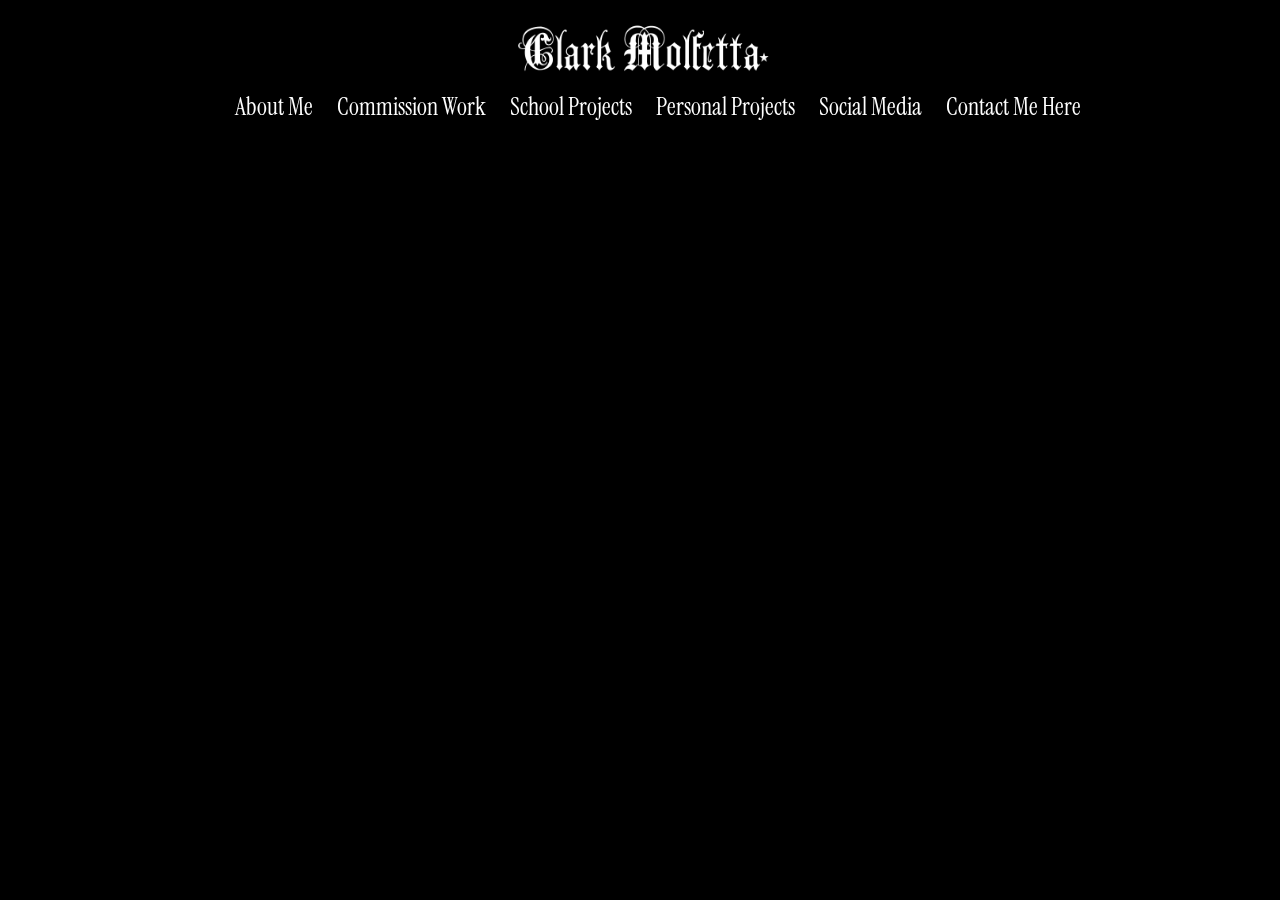
==== aboutme.html @ 76208743 "about me page" ====
<!doctype html>
<html lang="en">
<head>
    <meta charset="utf-8">
    <title>CM⋆ Portfolio</title>
    <meta name="description" content="Clark Molfetta's Portfolio / Work Showcase Site">
    <meta name="author" content="Clark Molfetta">
    <link rel="icon" type="image/png" href="favicon.ico">
    <link rel="preconnect" href="https://fonts.googleapis.com">
    <link rel="preconnect" href="https://fonts.gstatic.com" crossorigin>
    <link href="https://fonts.googleapis.com/css2?family=Instrument+Serif:ital@0;1&display=swap" rel="stylesheet">
    <link rel="stylesheet" href="style.css">
    <style>
        body {
            background-color: black;
            color: white;
        }
        <!--making the text white-->
        header, main, footer {
            color: white;
        }
        a {
            font-family: 'Instrument Serif', serif;
            font-size: larger;
            color: white
        }
        h1 {
            font-family: 'Instrument Serif', serif;
            font-weight: 200;
        }
        h2 {
            font-family: 'Instrument Serif', serif;
            font-weight: 200;
            font-size: x-large;
        }
        .welcome {
            font-style: italic;
        }
    </style>
</head>
<body>
    <header id="navbar">
        <a href="index.html">
        <center>
            <img class="toplogo" alt="Clark Molfetta⋆" src="Clark Molfetta Star.png" width="280" height="70">
        </center>
        </a>
            <nav>
            <center>
                <a href="aboutme.html">About Me</a>
                <a href="#">Commission Work</a>
                <a href="#">School Projects</a>
                <a href="#">Personal Projects</a>
                <a href="#">Social Media</a>
                <a href="#">Contact Me Here</a> 
            </center>
            </nav>
        </header>
        <main>
           
        </main>
        <footer>
             <div class="footer-content">
                <p>© 2024 CM⋆ Portfolio. All rights reserved.</p>
            </div>
        </footer>
    </body>
</html>
---- style.css ----
nav a {
    font-family: 'Instrument Serif', serif;
    font-size: x-large;
    color: white;
    margin-right: 20px;
    text-decoration: none;
}

nav a:last-child {
    margin-right: 0;
}

nav {
    text-align: center;
}

#navbar {
    position: fixed;
    top: 0;
    width: 100%;
    height: 170px;
    z-index: 1000;
    background: linear-gradient(to bottom, rgba(0,0,0,1) 70%, rgba(0,0,0,0) 100%);
    color: white;
    padding: 15px 10px;
    border: none;
}

h1 {
    margin-bottom: 5px;
}

.welcome {
    margin-top: 5px;
}

.text-block {
    max-width: 300px;
    text-align: center;
    margin: 0 auto;
    padding: 20px;
    background-color: rgba(0, 0, 0, 0.5);
    border-radius: 5px; 
}

.text-block h2 {
    margin-bottom: 10px; 
}

.text-block p {
    margin-bottom: 20px; 
    line-height: 1.6;
}
    
    
main {
    display: flex;
    flex-direction: column;
    align-items: center;
}
    
.mainphoto {
    max-width: 100%;
    height: auto;
    margin-top: 20px; /* Adjust margin as needed */
}      

footer {
    background-color: rgba(0, 0, 0, 0.8); 
    color: white;
    padding: 20px;
    text-align: center;
}

.footer-content {
    max-width: 1200px; 
    margin: 0 auto;
}
.black-and-white {
    filter: grayscale(100%);
}
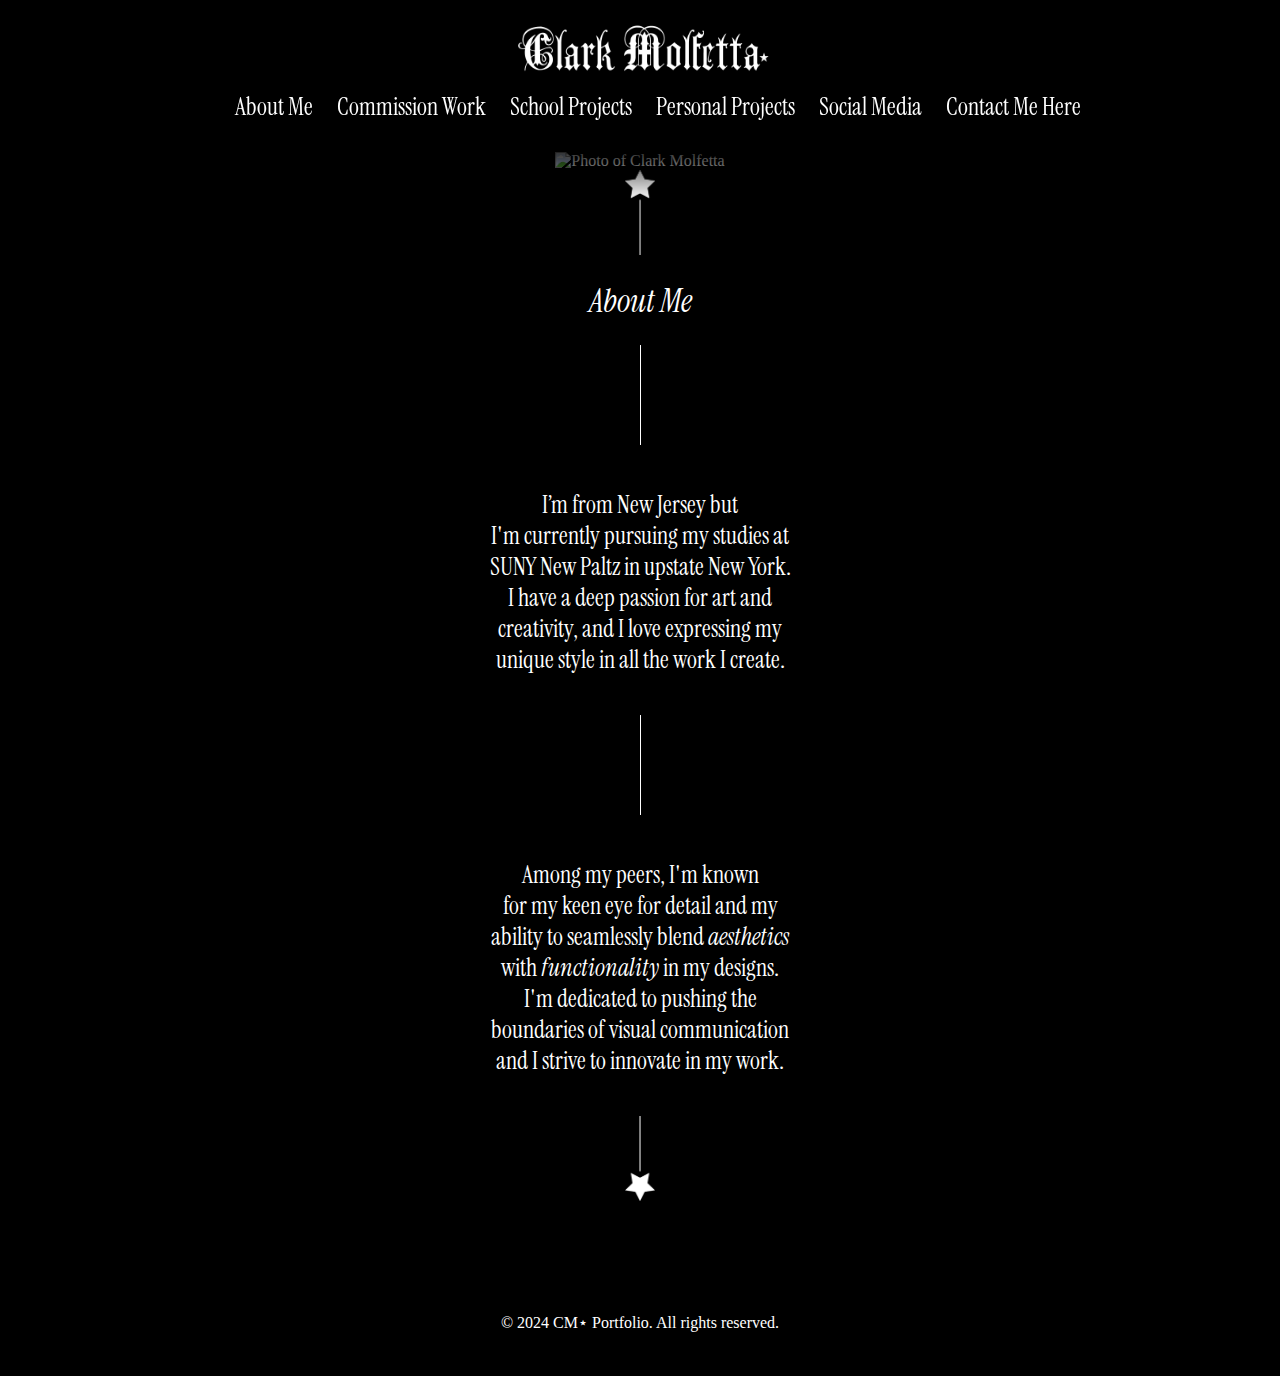
==== commit cf2940be: "About me done did it" ====
--- a/aboutme.html
+++ b/aboutme.html
@@ -57,7 +57,37 @@
             </nav>
         </header>
         <main>
-           
+            <br>
+            <br>
+            <br>
+            <br>
+            <br>
+            <br>
+            <br>
+            <br>
+            <center>
+                <img class="aboutmephoto" alt="Photo of Clark Molfetta" src="" width="1300" height="850"> 
+            <center>
+                <img class="accent" alt="Star Accent" src="Star header.png" width=30" height="85"> 
+            </center>
+            <center>
+                <h1><b><em>About Me</em></b></h1>
+            </center>
+           <br>
+           <center><img class="accent" alt="Star Accent" src="Star middler.png" width=1" height="100"> </center>
+           <div class="text-block-aboutme">
+           <center><h2>I’m from New Jersey but <br>I'm currently pursuing my studies at <br> SUNY New Paltz in upstate New York.<br> I have a deep passion for art and creativity, and I love expressing my unique style in all the work I create.</h2></center>
+           </div>
+           <center><img class="accent" alt="Star Accent" src="Star middler.png" width=1" height="100"> </center>
+           <div class="text-block-aboutme">
+           <center><h2>Among my peers, I'm known <br> for my keen eye for detail and my ability to seamlessly blend <em>aesthetics</em> with <em>functionality</em> in my designs. <br> I'm dedicated to pushing the boundaries of visual communication and I strive to innovate in my work.</h2></center>
+           </div>
+           <center><img class="accent" alt="Star Accent" src="Star footer.png" width=30" height="85"> </center>
+           <br>
+           <br>
+           <br>
+           <br>
+
         </main>
         <footer>
              <div class="footer-content">
--- a/style.css
+++ b/style.css
@@ -43,6 +43,15 @@
     border-radius: 5px; 
 }
 
+.text-block-aboutme {
+    max-width: 325px;
+    text-align: center;
+    margin: 0 auto;
+    padding: 20px;
+    background-color: rgba(0, 0, 0, 0.5);
+    border-radius: 5px; 
+}
+
 .text-block h2 {
     margin-bottom: 10px; 
 }
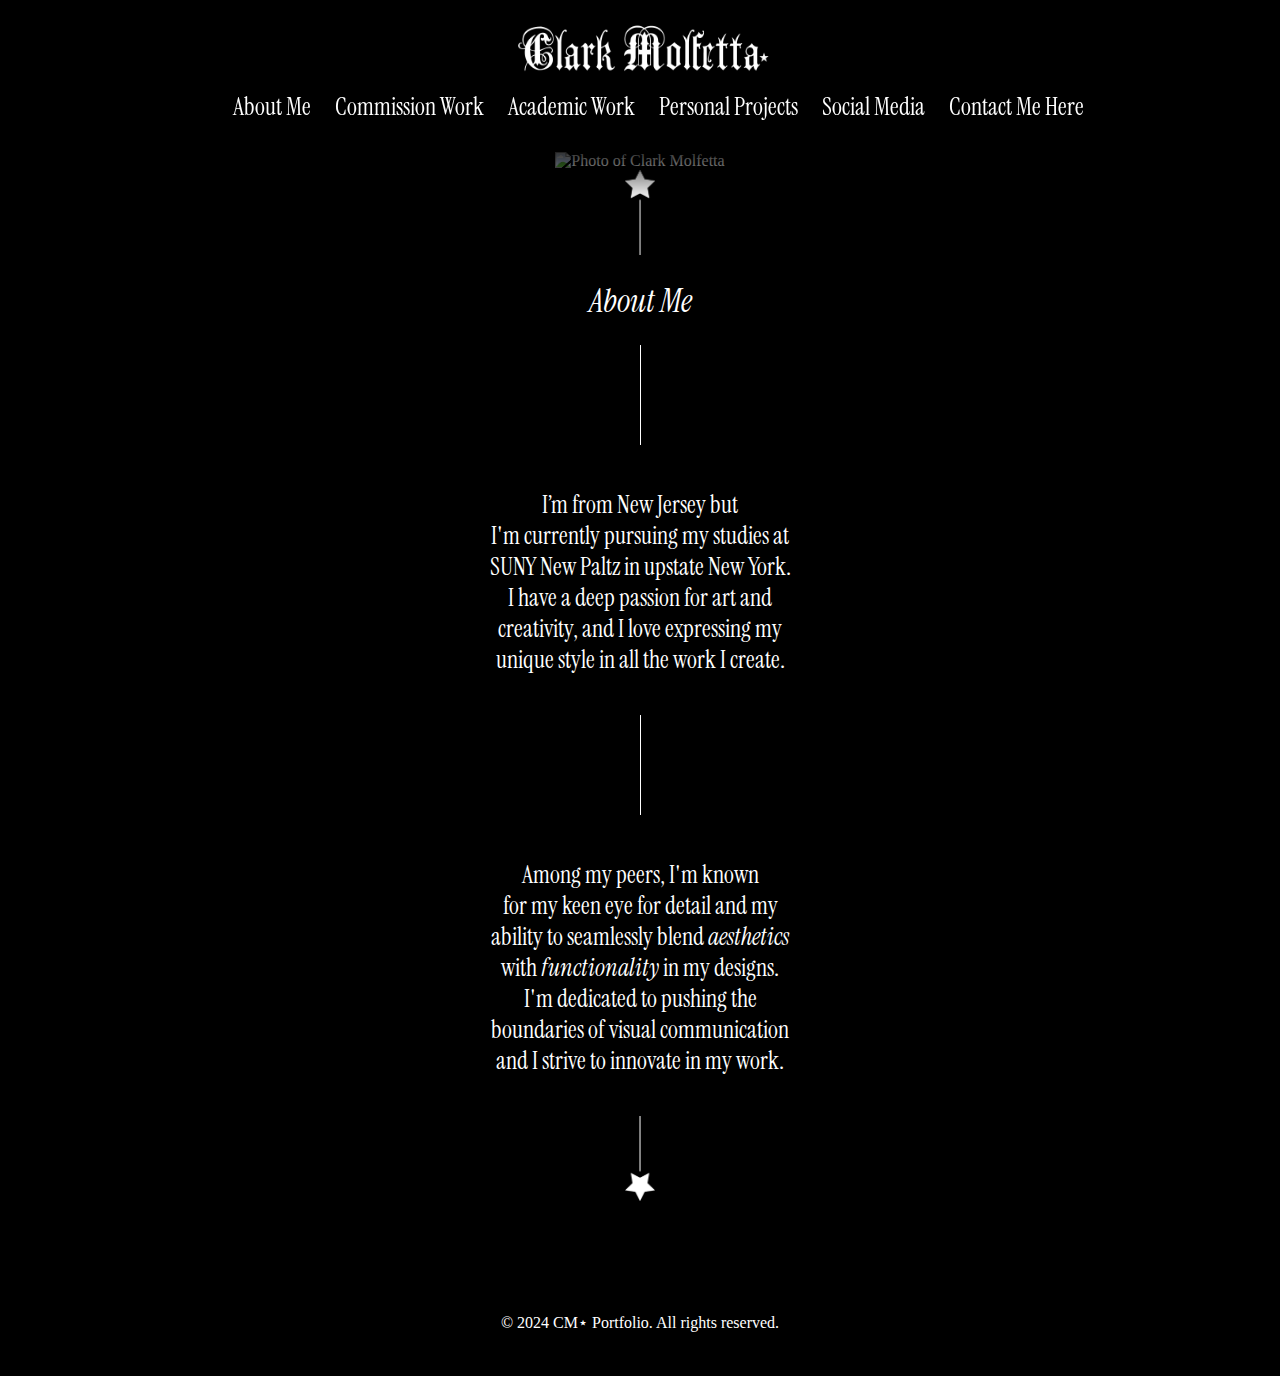
==== commit 6f50fc36: "about me photo added" ====
--- a/aboutme.html
+++ b/aboutme.html
@@ -49,8 +49,8 @@
             <center>
                 <a href="aboutme.html">About Me</a>
                 <a href="#">Commission Work</a>
-                <a href="#">School Projects</a>
-                <a href="#">Personal Projects</a>
+                <a href="academicwork.html">Academic Work</a>
+                <a href="personalprojects.html">Personal Projects</a>
                 <a href="#">Social Media</a>
                 <a href="#">Contact Me Here</a> 
             </center>
@@ -66,7 +66,7 @@
             <br>
             <br>
             <center>
-                <img class="aboutmephoto" alt="Photo of Clark Molfetta" src="" width="1300" height="850"> 
+                <img class="aboutmephoto" alt="Photo of Clark Molfetta" src="About_Me_Photo.png" width="1300" height="850"> 
             <center>
                 <img class="accent" alt="Star Accent" src="Star header.png" width=30" height="85"> 
             </center>
--- a/style.css
+++ b/style.css
@@ -89,3 +89,80 @@
     filter: grayscale(100%);
 }
 
+.grid-container {
+    display: flex;
+    flex-wrap: wrap;
+    gap: 20px; /* Adjust the gap between items */
+    padding: 20px; /* Adjust the container padding */
+}
+
+.grid-item {
+    position: relative;
+    flex: 0 0 calc(33.33% - 20px); /* Adjust item width */
+    background-color: #ddd; /* Background color of items */
+    padding: 20px; /* Adjust item padding */
+    border-radius: 10px; /* Adjust item border radius */
+    box-shadow: 0 4px 8px rgba(0, 0, 0, 0.1); /* Item shadow */
+    display: flex;
+    align-items: center;
+    justify-content: center;
+    flex-direction: column; /* Stack items vertically */
+    overflow: hidden; /* Hide overflowing content */
+}
+
+/* Adjust the size of the grid items to be squares */
+.grid-item::before {
+    content: "";
+    display: block;
+    padding-top: 100%; /* Aspect ratio: 1:1 (square) */
+}
+
+.background-image {
+    position: relative;
+    top: 0;
+    left: 0;
+    width: 100%;
+    height: 100%;
+    background-size: cover;
+    background-position: center;
+    z-index: -1;
+}
+
+.text-overlay {
+    position: absolute;
+    bottom: 0;
+    left: 0;
+    width: 100%;
+    padding: 10px;
+    border-radius: 0 0 10px 10px;
+}
+
+.text-overlay h3,
+.text-overlay p {
+    margin: 0;
+    color: white;
+}
+.caption {
+    font-size: smaller;
+}
+
+.grid-item {
+    position: relative;
+    flex: 0 0 calc(33.33% - 20px); /* Adjust item width */
+    height: 500px;
+    width: 500px;
+    background-color: #ddd; /* Background color of items */
+    padding: 20px; /* Adjust item padding */
+    border-radius: 10px; /* Adjust item border radius */
+    box-shadow: 0 4px 8px rgba(0, 0, 0, 0.1); /* Item shadow */
+    display: flex;
+    align-items: center;
+    justify-content: center;
+    flex-direction: column; /* Stack items vertically */
+    overflow: hidden; /* Hide overflowing content */
+    transition: transform 0.3s ease; /* Add transition for transform property */
+}
+
+.grid-item:hover {
+    transform: scale(1.05); /* Scale the item on hover */
+}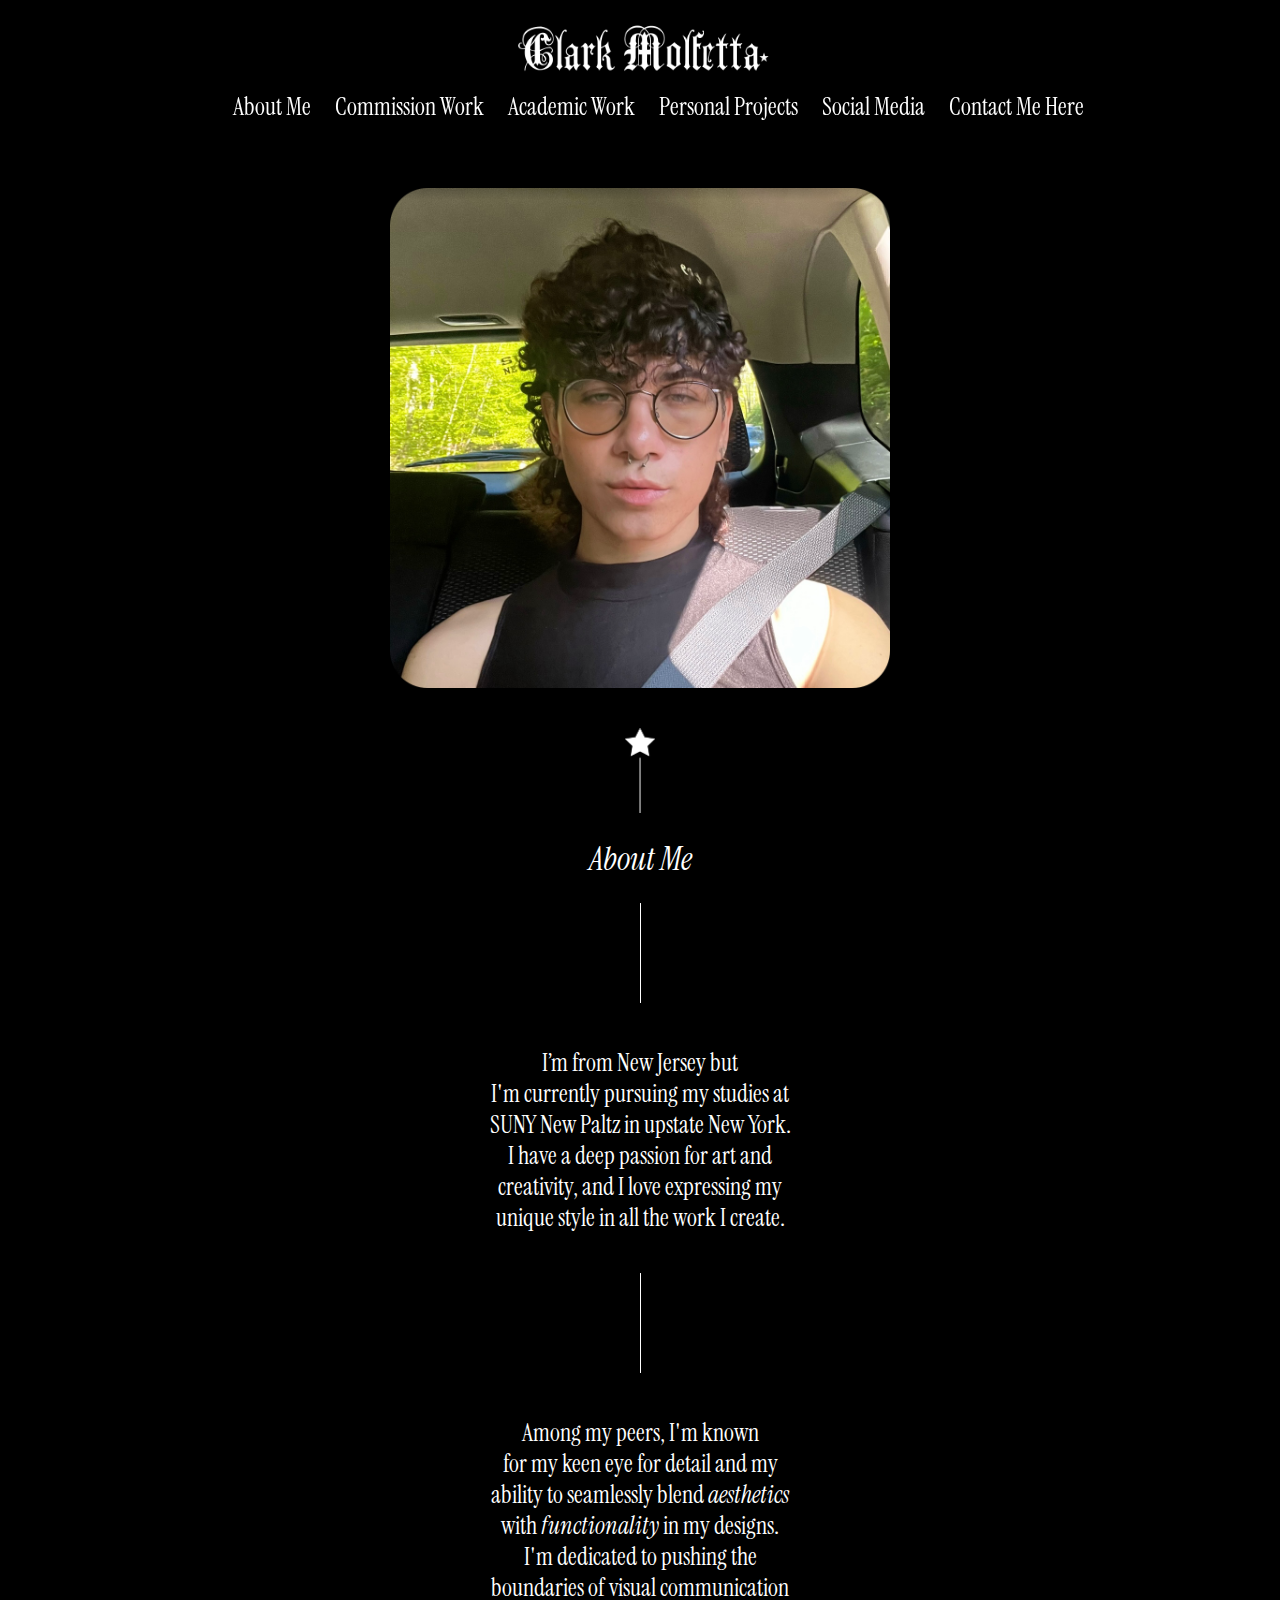
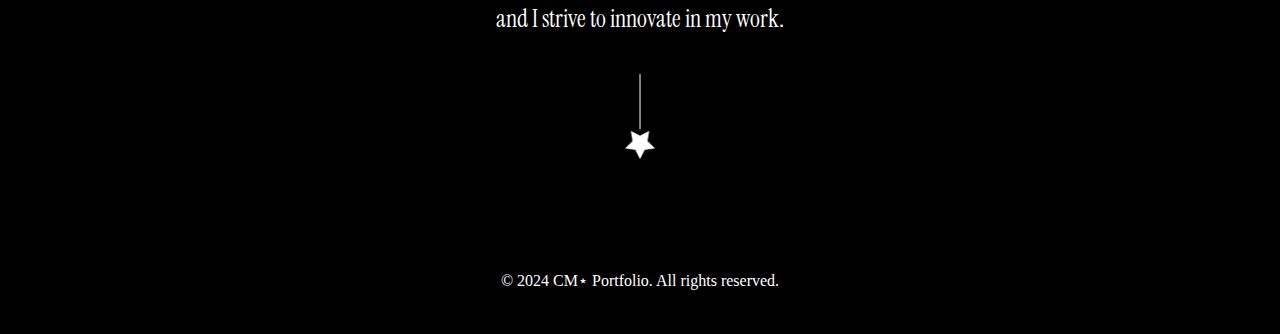
==== commit ac4e931c: "link updates" ====
--- a/aboutme.html
+++ b/aboutme.html
@@ -48,11 +48,11 @@
             <nav>
             <center>
                 <a href="aboutme.html">About Me</a>
-                <a href="#">Commission Work</a>
+                <a href="commisionwork.html">Commission Work</a>
                 <a href="academicwork.html">Academic Work</a>
                 <a href="personalprojects.html">Personal Projects</a>
                 <a href="#">Social Media</a>
-                <a href="#">Contact Me Here</a> 
+                <a href="contactmehere.html">Contact Me Here</a> 
             </center>
             </nav>
         </header>
@@ -65,9 +65,14 @@
             <br>
             <br>
             <br>
+            <br>
+            <br>
             <center>
-                <img class="aboutmephoto" alt="Photo of Clark Molfetta" src="About_Me_Photo.png" width="1300" height="850"> 
-            <center>
+                <img class="aboutmephoto" alt="Photo of Clark Molfetta" src="About_Me_Photo.PNG" width="500" height="500"> 
+                <br>
+                <br>
+                <br>
+
                 <img class="accent" alt="Star Accent" src="Star header.png" width=30" height="85"> 
             </center>
             <center>
--- a/style.css
+++ b/style.css
@@ -98,34 +98,18 @@
 
 .grid-item {
     position: relative;
-    flex: 0 0 calc(33.33% - 20px); /* Adjust item width */
-    background-color: #ddd; /* Background color of items */
-    padding: 20px; /* Adjust item padding */
-    border-radius: 10px; /* Adjust item border radius */
-    box-shadow: 0 4px 8px rgba(0, 0, 0, 0.1); /* Item shadow */
-    display: flex;
-    align-items: center;
-    justify-content: center;
-    flex-direction: column; /* Stack items vertically */
-    overflow: hidden; /* Hide overflowing content */
+    width: 500px;
+    height: 500px;
+    border-radius: 10px;
+    overflow: hidden;
+    box-shadow: 0 4px 8px rgba(0, 0, 0, 0.1);
+    transition: transform 0.3s ease;
+    background-size: cover;
+    background-position: center;
 }
 
-/* Adjust the size of the grid items to be squares */
-.grid-item::before {
-    content: "";
-    display: block;
-    padding-top: 100%; /* Aspect ratio: 1:1 (square) */
-}
-
-.background-image {
-    position: relative;
-    top: 0;
-    left: 0;
-    width: 100%;
-    height: 100%;
-    background-size: cover;
-    background-position: center;
-    z-index: -1;
+.grid-item:hover {
+    transform: scale(1.05);
 }
 
 .text-overlay {
@@ -140,29 +124,14 @@
 .text-overlay h3,
 .text-overlay p {
     margin: 0;
-    color: white;
+    color: rgb(0, 0, 0);
+    font-family: 'Instrument Serif', Serif;
+    font-size: xx-large;
+    text-shadow: 1px 1.5px #adadad;
 }
+
 .caption {
     font-size: smaller;
-}
-
-.grid-item {
-    position: relative;
-    flex: 0 0 calc(33.33% - 20px); /* Adjust item width */
-    height: 500px;
-    width: 500px;
-    background-color: #ddd; /* Background color of items */
-    padding: 20px; /* Adjust item padding */
-    border-radius: 10px; /* Adjust item border radius */
-    box-shadow: 0 4px 8px rgba(0, 0, 0, 0.1); /* Item shadow */
-    display: flex;
-    align-items: center;
-    justify-content: center;
-    flex-direction: column; /* Stack items vertically */
-    overflow: hidden; /* Hide overflowing content */
-    transition: transform 0.3s ease; /* Add transition for transform property */
-}
-
-.grid-item:hover {
-    transform: scale(1.05); /* Scale the item on hover */
+    font-family: 'Instrument Serif', Serif;
+    font-style: italic;
 }